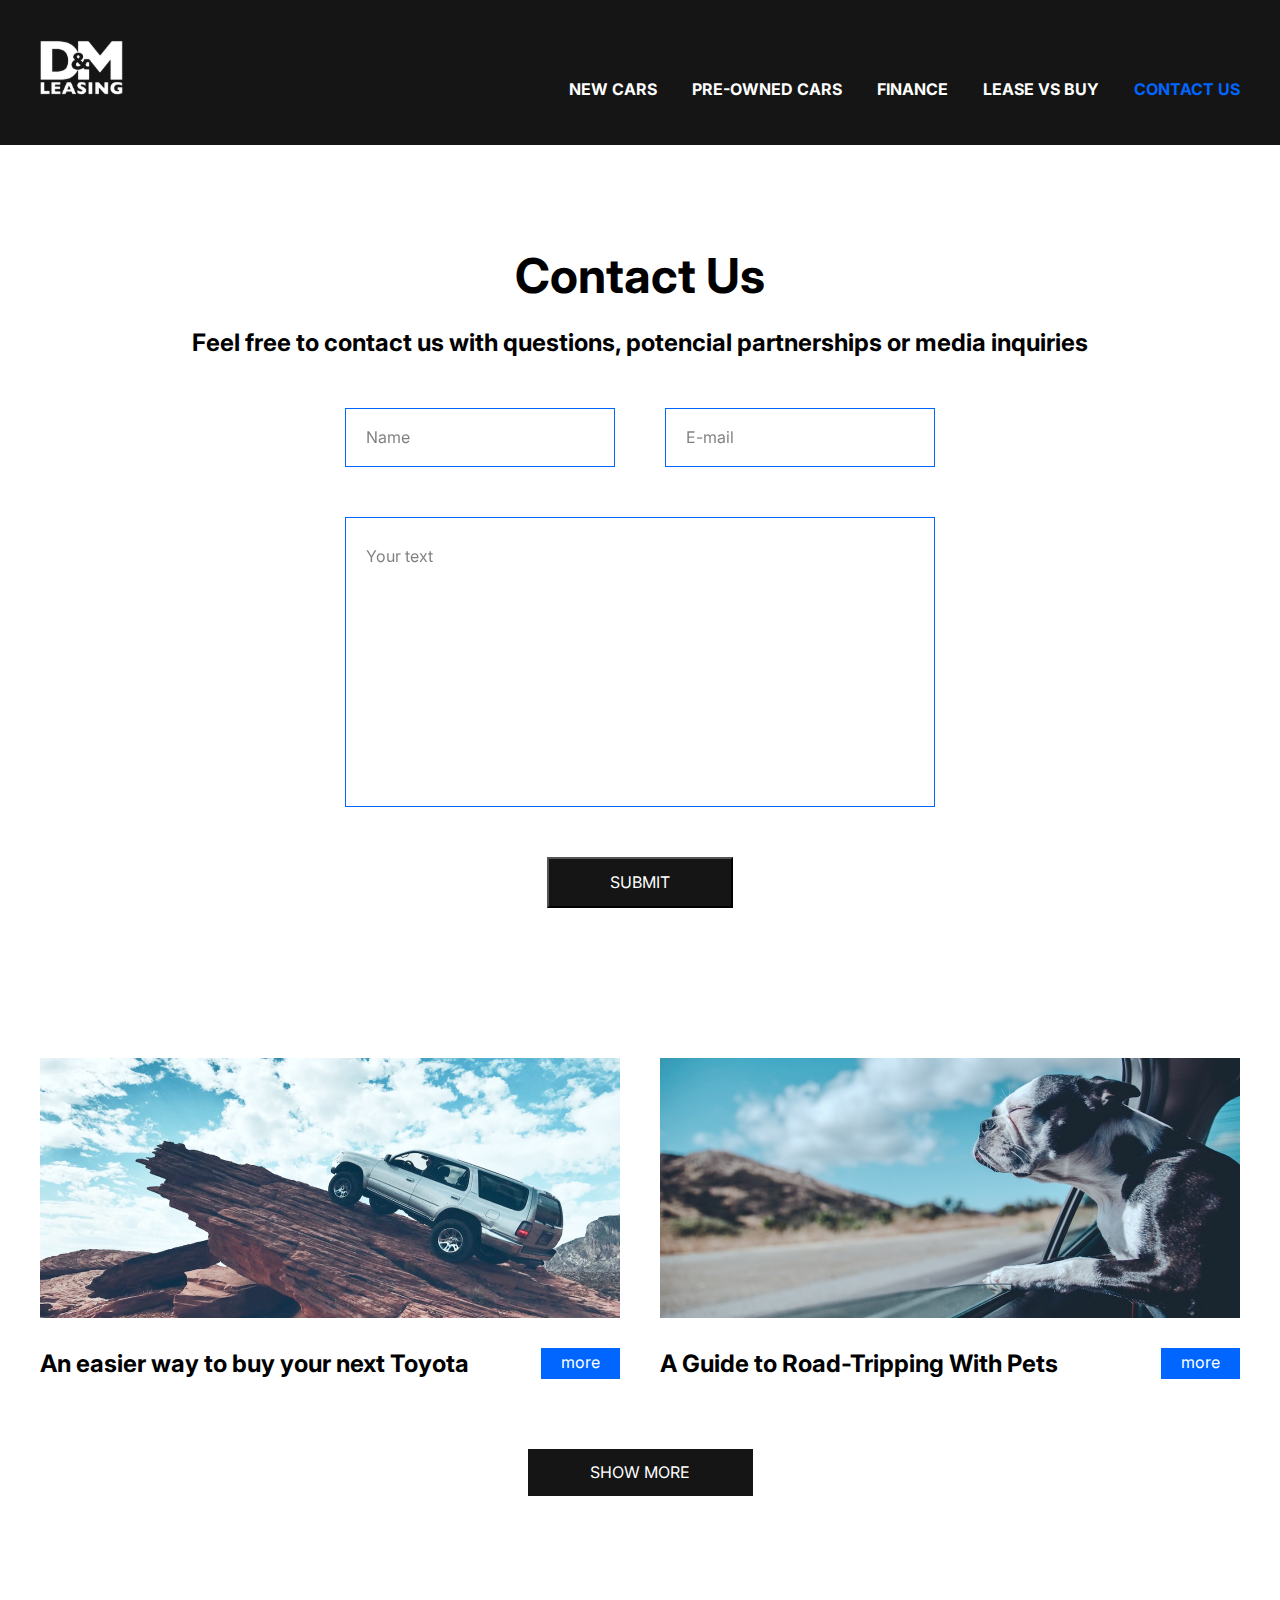
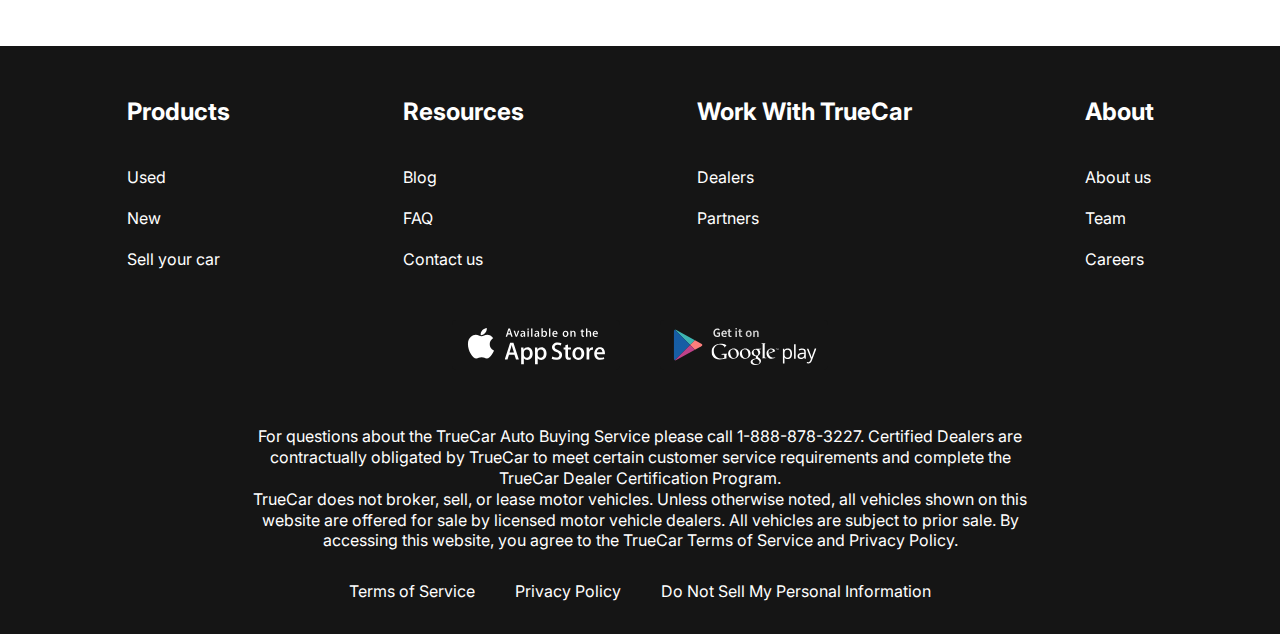
==== contacts.html @ 7d1ee875 "first commit" ====
<!DOCTYPE html>
<html lang="en">
  <head>
    <meta charset="UTF-8" />
    <meta http-equiv="X-UA-Compatible" content="IE=edge" />
    <meta name="viewport" content="width=device-width, initial-scale=1.0" />
    <title>Document</title>
    <link rel="preconnect" href="https://fonts.googleapis.com" />
    <link rel="preconnect" href="https://fonts.gstatic.com" crossorigin />
    <link
      href="https://fonts.googleapis.com/css2?family=Inter:wght@400;700&display=swap"
      rel="stylesheet"
    />
    <link rel="stylesheet" href="css/style.css" />
  </head>
  <body>
    <div class="wrapper">
      <header class="header">
        <div class="container">
          <div class="header__inner">
            <a href="index.html" class="logo">
              <img src="images/logo.svg" alt="" class="logo__img" />
            </a>
            <nav class="menu">
              <ul class="menu__list">
                <li class="menu__list-item">
                  <a href="new-cars.html" class="menu__list-link">NEW CARS</a>
                </li>
                <li class="menu__list-item">
                  <a href="#" class="menu__list-link">PRE-OWNED CARS</a>
                </li>
                <li class="menu__list-item">
                  <a href="#" class="menu__list-link">FINANCE</a>
                </li>
                <li class="menu__list-item">
                  <a href="#" class="menu__list-link">LEASE VS BUY</a>
                </li>
                <li class="menu__list-item">
                  <a href="#" class="menu__list-link menu__list-link--active"
                    >CONTACT US</a
                  >
                </li>
              </ul>
            </nav>
          </div>
        </div>
      </header>

      <main class="main">
        <section class="contacts">
          <div class="container">
            <h2 class="section-title contacts__title">Contact Us</h2>
            <p class="contacts__text">
              Feel free to contact us with questions, potencial partnerships or
              media inquiries
            </p>
            <form action="#" class="form">
              <input type="text" class="form__input" placeholder="Name" />
              <input type="email" class="form__input" placeholder="E-mail" />
              <textarea
                class="form__textarea"
                placeholder="Your text"
              ></textarea>
              <button class="form__btn" type="submit">SUBMIT</button>
            </form>
          </div>
        </section>
        <section class="blog">
          <div class="container">
            <div class="blog__items">
              <div class="blog__item">
                <img src="images/blog-1.jpg" alt="" class="blog__item-img" />
                <h4 class="blog__item-title">
                  An easier way to buy your next Toyota
                </h4>
                <a href="#" class="blog__item-link">more</a>
              </div>
              <div class="blog__item">
                <img src="images/blog-2.jpg" alt="" class="blog__item-img" />
                <h4 class="blog__item-title">
                  A Guide to Road-Tripping With Pets
                </h4>
                <a href="#" class="blog__item-link">more</a>
              </div>
            </div>
            <a href="#" class="showmore-link">SHOW MORE</a>
          </div>
        </section>
      </main>

      <footer class="footer">
        <div class="container">
          <nav class="footer__menu">
            <ul class="footer__menu-list">
              <li class="footer__menu-item">
                <p class="footer__menu-title">Products</p>
              </li>
              <li class="footer__menu-item">
                <a href="#" class="footer__menu-link">Used</a>
              </li>
              <li class="footer__menu-item">
                <a href="#" class="footer__menu-link">New</a>
              </li>
              <li class="footer__menu-item">
                <a href="#" class="footer__menu-link">Sell your car</a>
              </li>
            </ul>
            <ul class="footer__menu-list">
              <li class="footer__menu-item">
                <p class="footer__menu-title">Resources</p>
              </li>
              <li class="footer__menu-item">
                <a href="#" class="footer__menu-link">Blog</a>
              </li>
              <li class="footer__menu-item">
                <a href="#" class="footer__menu-link">FAQ</a>
              </li>
              <li class="footer__menu-item">
                <a href="#" class="footer__menu-link">Contact us</a>
              </li>
            </ul>
            <ul class="footer__menu-list">
              <li class="footer__menu-item">
                <p class="footer__menu-title">Work With TrueCar</p>
              </li>
              <li class="footer__menu-item">
                <a href="#" class="footer__menu-link">Dealers</a>
              </li>
              <li class="footer__menu-item">
                <a href="#" class="footer__menu-link">Partners</a>
              </li>
            </ul>
            <ul class="footer__menu-list">
              <li class="footer__menu-item">
                <p class="footer__menu-title">About</p>
              </li>
              <li class="footer__menu-item">
                <a href="#" class="footer__menu-link">About us</a>
              </li>
              <li class="footer__menu-item">
                <a href="#" class="footer__menu-link">Team</a>
              </li>
              <li class="footer__menu-item">
                <a href="#" class="footer__menu-link">Careers</a>
              </li>
            </ul>
          </nav>
          <ul class="app">
            <li class="app__item">
              <a href="#" class="app__item-link">
                <img class="app__item-img" src="images/appstore.svg" alt="" />
              </a>
            </li>
            <li class="app__item">
              <a href="#" class="app__item-link">
                <img class="app__item-img" src="images/googleplay.svg" alt="" />
              </a>
            </li>
          </ul>
          <div class="footer__copy">
            <p class="footer__copy-text">
              For questions about the TrueCar Auto Buying Service please call
              1-888-878-3227. Certified Dealers are contractually obligated by
              TrueCar to meet certain customer service requirements and complete
              the TrueCar Dealer Certification Program.
            </p>
            <p class="footer__copy-text">
              TrueCar does not broker, sell, or lease motor vehicles. Unless
              otherwise noted, all vehicles shown on this website are offered
              for sale by licensed motor vehicle dealers. All vehicles are
              subject to prior sale. By accessing this website, you agree to the
              TrueCar Terms of Service and Privacy Policy.
            </p>
          </div>
          <nav class="copy__nav">
            <ul class="copy__nav-list">
              <li class="copy__nav-item">
                <a href="#" class="copy__nav-link">Terms of Service</a>
              </li>
              <li class="copy__nav-item">
                <a href="#" class="copy__nav-link">Privacy Policy</a>
              </li>
              <li class="copy__nav-item">
                <a href="#" class="copy__nav-link"
                  >Do Not Sell My Personal Information</a
                >
              </li>
            </ul>
          </nav>
        </div>
      </footer>
    </div>
  </body>
</html>
---- css/style.css ----
html {
  box-sizing: border-box;
}

*,
*::after,
*::before {
  box-sizing: inherit;
  margin: 0;
  padding: 0;
}

html,
body {
  height: 100%;
}

ul {
  list-style-type: none;
}

a {
  text-decoration: none;
  color: inherit;
}

.section-title {
  margin-bottom: 50px;
  font-size: 48px;
  font-weight: 700;
  text-align: center;
}

.wrapper {
  min-height: 100%;
  display: flex;
  flex-direction: column;
}
.header {
}
.container {
  max-width: 1220px;
  margin: 0 auto;
  padding: 0 10px;
}

body {
  font-size: 16px;
  font-weight: 400;
  font-family: 'Inter', sans-serif;
  line-height: 1.3;
}

.header {
  background-color: #151515;
}

.header-main {
  background-color: transparent;
  position: absolute;
  z-index: 10;
  left: 0;
  right: 0;
}

.header__inner {
  padding-top: 40px;
  padding-bottom: 45px;
  display: flex;
  justify-content: space-between;
  align-items: end;
}

.menu__list {
  display: flex;
  gap: 35px;
}
.menu__list-item {
}
.menu__list-link {
  color: #fff;
  text-transform: uppercase;
  font-weight: 700;
}

.menu__list-link--active {
  color: #0066ff;
}

.footer {
  background-color: #151515;
  padding: 50px 0 32px;
  color: #fff;
}

.footer__menu {
  display: flex;
  justify-content: space-around;
  margin-bottom: 50px;
}

.footer__menu-title {
  font-size: 24px;
  font-weight: 700;
  padding-bottom: 20px;
}

.footer__menu-item + .footer__menu-item {
  padding-top: 20px;
}
.footer__menu-list {
  max-width: 250px;
}

.app {
  display: flex;
  justify-content: center;
  gap: 40px;
  margin-bottom: 52px;
}

.footer__copy {
  max-width: 800px;
  margin: 0 auto 30px;
  text-align: center;
}

.copy__nav-list {
  display: flex;
  justify-content: center;
  gap: 40px;
}

.main {
  flex-grow: 1;
}

.top {
  color: #fff;
  text-align: center;
  padding-top: 250px;
  padding-bottom: 50px;
  position: absolute;
  z-index: 5;
  left: 0;
  right: 0;
}

.title {
  padding-bottom: 40px;
  font-size: 96px;
  font-weight: 700;
}

.top__link {
  background-color: #151515;
  padding: 23px;
  max-width: 430px;
  width: 100%;
  display: inline-block;
  text-transform: uppercase;
  font-size: 36px;
  font-weight: 700;
}

.swiper::after {
  content: '';
  background: rgba(21, 21, 21, 0.3);
  position: absolute;
  z-index: 5;
  left: 0;
  right: 0;
  bottom: 0;
  top: 0;
}

.swiper-slide {
  background-repeat: no-repeat;
  background-size: cover;
  background-position: center;
  height: 100vh;
}

.swiper-pagination-bullet {
  width: 120px;
  height: 3px;
  background-color: #151515;
  border-radius: 0;
  opacity: 1;
}

.swiper-pagination-bullet-active {
  height: 6px;
  background-color: #fff;
}

.swiper-pagination-horizontal.swiper-pagination-bullets
  .swiper-pagination-bullet {
  margin: 0 15px;
}

.swiper-pagination-bullets.swiper-pagination-horizontal {
  bottom: 50px;
}

.why-lease {
  padding: 150px 0;
}

.why-lease__list {
  display: grid;
  grid-template-columns: repeat(4, 1fr);
  gap: 40px;
  text-align: center;
}

.why-lease__item-img {
  margin-bottom: 30px;
}

.why-lease__item-title {
  margin-bottom: 30px;
  font-weight: 700;
  font-size: 24px;
}
.why-lease__item-text {
  text-align: left;
}

how-does {
  padding-bottom: 150px;
}

.how-does__inner {
  max-width: 600px;
  margin: 0 auto;
}

.how__does-title {
  font-size: 24px;
  font-weight: 700;
  padding-top: 50px;
}

.how__does-list {
  padding: 50px 0 70px;
  counter-reset: myCounter;
}

.how__does-item {
  list-style-type: none;
  width: 270px;
  position: relative;
  margin-left: auto;
  box-sizing: content-box;
  padding: 19px 0 19px 240px;
  min-height: 63px;
}

.how__does-item + .how__does-item {
  margin-top: 40px;
}

.how__does-item::before {
  counter-increment: myCounter;
  content: counter(myCounter);
  display: flex;
  justify-content: center;
  align-items: center;
  font-size: 48px;
  font-weight: 700;
  background-color: #0066ff;
  width: 100px;
  height: 100px;
  border-radius: 50%;
  color: #fff;
  position: absolute;
  left: 0;
  top: 0;
}

.video {
  padding-bottom: 150px;
}

.video__title {
  margin-bottom: 20px;
}

.video__text {
  font-size: 24px;
  font-weight: 700;
  margin-bottom: 50px;
  text-align: center;
}

.video__content {
  margin: 0 auto;
  display: block;
}

.important {
  padding-bottom: 150px;
}

.important__title {
  margin-bottom: 20px;
}
.important__text {
  max-width: 580px;
  margin: 0 auto 50px;
}
.important__list {
  display: grid;
  grid-template-columns: repeat(4, 1fr);
}

.important__item-img {
  margin-bottom: 20px;
}
.important__item-text {
}

.contacts {
  padding: 100px 0 150px;
}
.contacts__title {
  margin-bottom: 20px;
}
.contacts__text {
  text-align: center;
  font-weight: 700;
  font-size: 24px;
  margin-bottom: 50px;
  padding: 0 100px;
}
.form {
  max-width: 590px;
  margin: 0 auto;
  display: flex;
  justify-content: space-between;
  flex-wrap: wrap;
}
.form__input {
  width: 270px;
  padding: 18px 20px;
  display: inline-block;
  border: 1px solid #0066ff;
  margin-bottom: 50px;
  font-size: 16px;
  font-weight: 400;
  font-family: 'Inter', sans-serif;
  line-height: 1.3;
  color: #000;
}

.form__input::placeholder,
.form__textarea::placeholder {
  font-size: 16px;
  font-weight: 400;
  font-family: 'Inter', sans-serif;
  line-height: 1.3;
  color: #000;
  opacity: 0.5;
}

.form__textarea {
  width: 100%;
  resize: none;
  padding: 28px 20px;
  height: 290px;
  border: 1px solid #0066ff;
  font-size: 16px;
  font-weight: 400;
  font-family: 'Inter', sans-serif;
  line-height: 1.3;
  color: #000;
  margin-bottom: 50px;
}

.form__btn {
  text-transform: uppercase;
  color: #fff;
  background-color: #151515;
  font-size: 16px;
  font-weight: 400;
  font-family: 'Inter', sans-serif;
  line-height: 1.3;
  padding: 13px 61px;
  margin: 0 auto;
}

.blog {
  padding-bottom: 150px;
}

.blog__items {
  display: grid;
  grid-template-columns: repeat(2, 1fr);
  gap: 40px;
  margin-bottom: 70px;
}
.blog__item {
  display: flex;
  justify-content: space-between;
  flex-wrap: wrap;
}
.blog__item-img {
  margin-bottom: 30px;
  width: 100%;
}
.blog__item-title {
  flex-basis: 446px;
  font-size: 24px;
  font-weight: 700;
}
.blog__item-link {
  color: #fff;
  background-color: #0066ff;
  padding: 4px 20px;
}

.showmore-link {
  text-transform: uppercase;
  background-color: #151515;
  padding: 13px;
  color: #fff;
  width: 225px;
  margin: 0 auto;
  text-align: center;
  display: block;
}

.choose {
  padding: 100px 0 150px;
}

.tabs {
  margin-bottom: 70px;
}

.tabs__btn {
  padding: 0 150px;
  display: flex;
  justify-content: space-between;
  gap: 80px;
  padding-bottom: 100px;
}
.tabs__btn-item {
  font-size: 24px;
  font-weight: 700;
  cursor: pointer;
  border: none;
  background-color: transparent;
  padding: 0;
}

.tabs__btn-item--active {
  color: #0066ff;
}

.tabs__content-item {
  display: none;
  grid-template-columns: repeat(4, 1fr);
  gap: 100px 40px;
}

.tabs__content-item.tabs__content-item--active {
  display: grid;
}
.card {
  text-align: center;
}

.card__content {
  padding: 0 5px;
  border: 1px solid #0066ff;
  border-top: 0;
}

.card__img {
  display: block;
}

.card__title {
  padding-top: 20px;
  font-size: 24px;
  font-weight: 700;
  margin-bottom: 20px;
}
.card__text {
  margin-bottom: 20px;
}
.card__price {
  margin-bottom: 20px;
  font-size: 24px;
  font-weight: 700;
}
.card__link {
  display: block;
  color: #0066ff;
  border: 1px solid #0066ff;
  border-top: 0;
}
.showmore-link {
}
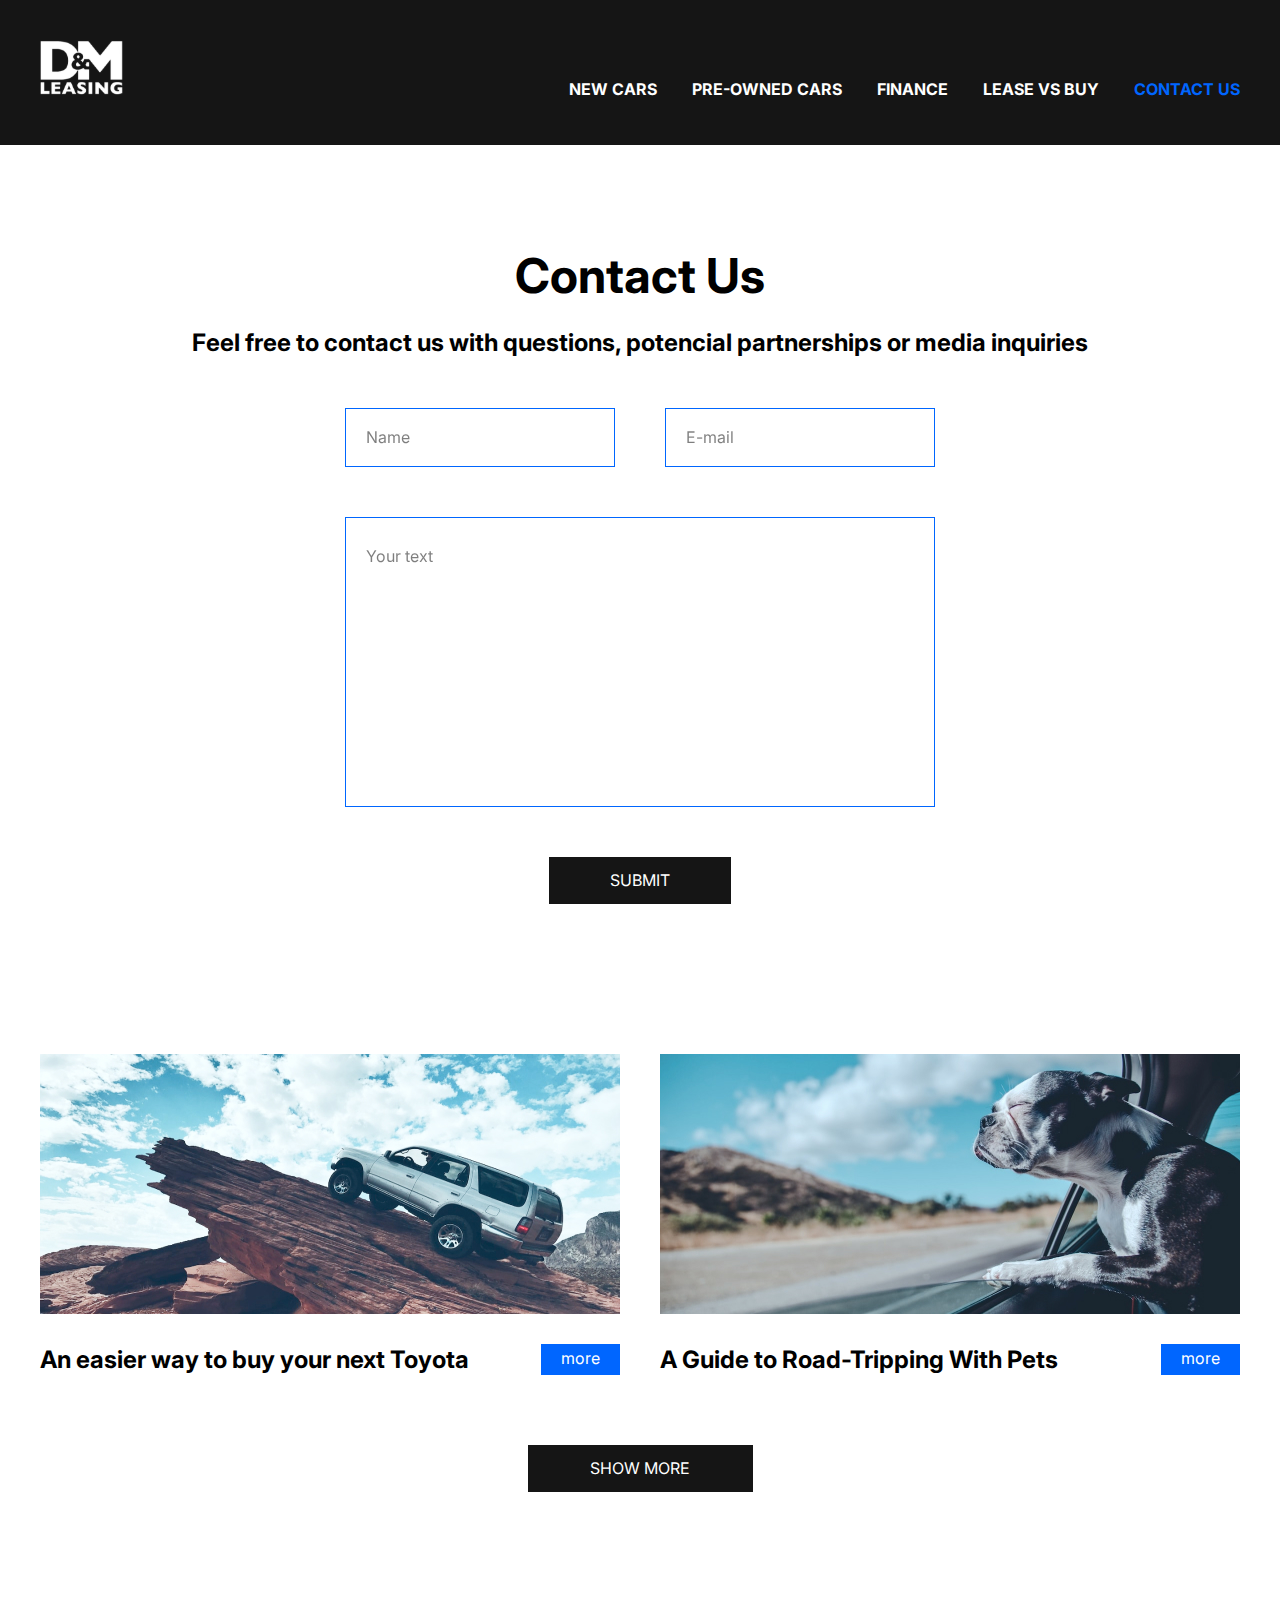
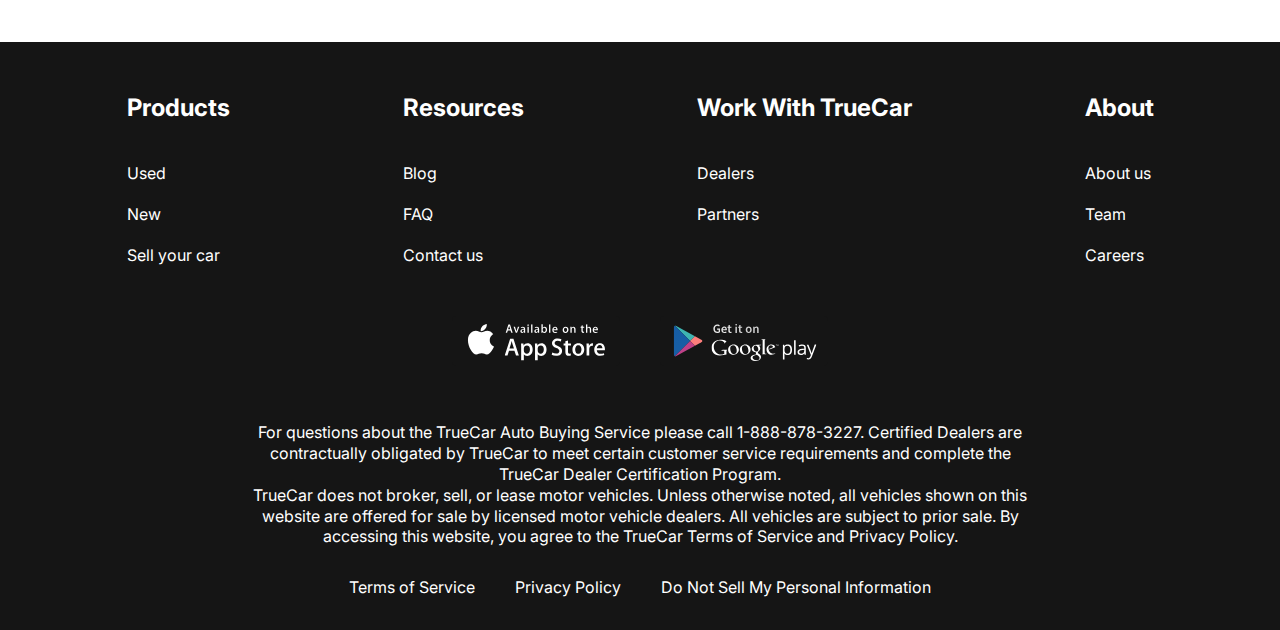
==== commit f87ac267: "update2" ====
--- a/contacts.html
+++ b/contacts.html
@@ -22,6 +22,11 @@
               <img src="images/logo.svg" alt="" class="logo__img" />
             </a>
             <nav class="menu">
+              <button class="menu__btn">
+                <span></span>
+                <span></span>
+                <span></span>
+              </button>
               <ul class="menu__list">
                 <li class="menu__list-item">
                   <a href="new-cars.html" class="menu__list-link">NEW CARS</a>
@@ -190,5 +195,6 @@
         </div>
       </footer>
     </div>
+    <script src="js/main.js"></script>
   </body>
 </html>
--- a/css/style.css
+++ b/css/style.css
@@ -227,7 +227,7 @@
   text-align: left;
 }
 
-how-does {
+.how-does {
   padding-bottom: 150px;
 }
 
@@ -388,6 +388,7 @@
   line-height: 1.3;
   padding: 13px 61px;
   margin: 0 auto;
+  border: none;
 }
 
 .blog {
@@ -440,11 +441,10 @@
 }
 
 .tabs__btn {
-  padding: 0 150px;
+  padding: 0 150px 100px;
   display: flex;
   justify-content: space-between;
   gap: 80px;
-  padding-bottom: 100px;
 }
 .tabs__btn-item {
   font-size: 24px;
@@ -502,5 +502,227 @@
   border: 1px solid #0066ff;
   border-top: 0;
 }
-.showmore-link {
-}
+
+.menu__btn {
+  width: 30px;
+  height: 20px;
+  display: flex;
+  flex-direction: column;
+  justify-content: space-between;
+  padding: 0;
+  border: none;
+  background-color: transparent;
+  cursor: pointer;
+  display: none;
+}
+
+.menu__btn span {
+  height: 2px;
+  background-color: #fff;
+  width: 100%;
+}
+
+.card__img {
+  width: 100%;
+}
+
+@media (max-width: 1180px) {
+  .important__list {
+    gap: 30px 20px;
+  }
+  .important__item-img {
+    width: 100%;
+  }
+  .tabs__content-item {
+    grid-template-columns: repeat(3, 1fr);
+  }
+}
+
+@media (max-width: 1040px) {
+  .video__content {
+    width: 100%;
+  }
+  .tabs__btn {
+    padding: 0 0 50px;
+    gap: 20px;
+  }
+}
+
+@media (max-width: 860px) {
+  .menu__btn {
+    display: flex;
+  }
+
+  .menu__btn,
+  .logo {
+    position: relative;
+    z-index: 10;
+  }
+
+  .menu__list {
+    position: absolute;
+    z-index: 5;
+    background-color: #151515;
+    flex-direction: column;
+    align-items: center;
+    justify-content: space-between;
+    top: 0;
+    left: 0;
+    right: 0;
+    bottom: 0;
+    padding-top: 200px;
+    height: 100vh;
+    transform: translateY(-100%);
+    transition: transform 0.3s ease;
+  }
+
+  .menu__list.menu__list--active {
+    transform: translateY(0%);
+  }
+
+  .why-lease__list {
+    grid-template-columns: repeat(2, 1fr);
+    gap: 20px;
+  }
+
+  .important__list {
+    grid-template-columns: repeat(2, 1fr);
+  }
+  .tabs__content-item {
+    grid-template-columns: repeat(2, 1fr);
+  }
+}
+
+@media (max-width: 768px) {
+  .title {
+    font-size: 70px;
+  }
+
+  .top__link {
+    padding: 16px;
+    max-width: 360px;
+    font-size: 28px;
+  }
+  .swiper-pagination-bullet {
+    width: 60px;
+  }
+  .swiper-pagination-bullet-active {
+    height: 4px;
+  }
+  .video__content {
+    height: 400px;
+  }
+  .footer__menu {
+    display: grid;
+    grid-template-columns: repeat(2, 1fr);
+    gap: 40px;
+  }
+}
+
+@media (max-width: 650px) {
+  .tabs__content-item {
+    grid-template-columns: repeat(1, 1fr);
+  }
+  .tabs__btn-item {
+    font-size: 18px;
+  }
+  .blog__items {
+    grid-template-columns: repeat(1, 1fr);
+  }
+  .contacts {
+    padding: 50px 0;
+  }
+  .form__input {
+    width: 100%;
+    margin-bottom: 30px;
+  }
+  .contacts__text {
+    padding: 0;
+  }
+}
+
+@media (max-width: 540px) {
+  .title {
+    font-size: 60px;
+  }
+  .top__link {
+    max-width: 310px;
+    font-size: 24px;
+  }
+  .swiper-pagination-horizontal.swiper-pagination-bullets
+    .swiper-pagination-bullet {
+    margin: 0 10px;
+  }
+  .swiper-pagination-bullet {
+    width: 35px;
+  }
+  .why-lease__list {
+    grid-template-columns: repeat(1, 1fr);
+  }
+  .why-lease {
+    padding: 50px 0;
+  }
+  .section-title {
+    font-size: 34px;
+  }
+
+  .how__does-list {
+    padding: 30px 0 40px;
+  }
+  .how-does {
+    padding-bottom: 50px;
+  }
+
+  .video {
+    padding-bottom: 50px;
+  }
+  .video__content {
+    height: 200px;
+  }
+  .how__does-item {
+    padding: 65px 0 19px 0;
+    margin-right: auto;
+  }
+  .how__does-item::before {
+    right: 0;
+    margin: 0 auto;
+    width: 50px;
+    height: 50px;
+    font-size: 32px;
+  }
+
+  .important {
+    padding-bottom: 50px;
+  }
+  .important__list {
+    grid-template-columns: repeat(1, 1fr);
+  }
+
+  .app,
+  .copy__nav-list {
+    flex-direction: column;
+    align-items: center;
+  }
+  .copy__nav-list {
+    gap: 20px;
+  }
+  .blog__item-title {
+    margin-bottom: 10px;
+  }
+  .blog__item-link {
+    margin-left: auto;
+  }
+  .tabs__btn {
+    flex-direction: column;
+  }
+
+  .choose {
+    padding: 50px 0;
+  }
+  .tabs__content-item {
+    gap: 40px;
+  }
+  .blog {
+    padding-bottom: 50px;
+  }
+}
